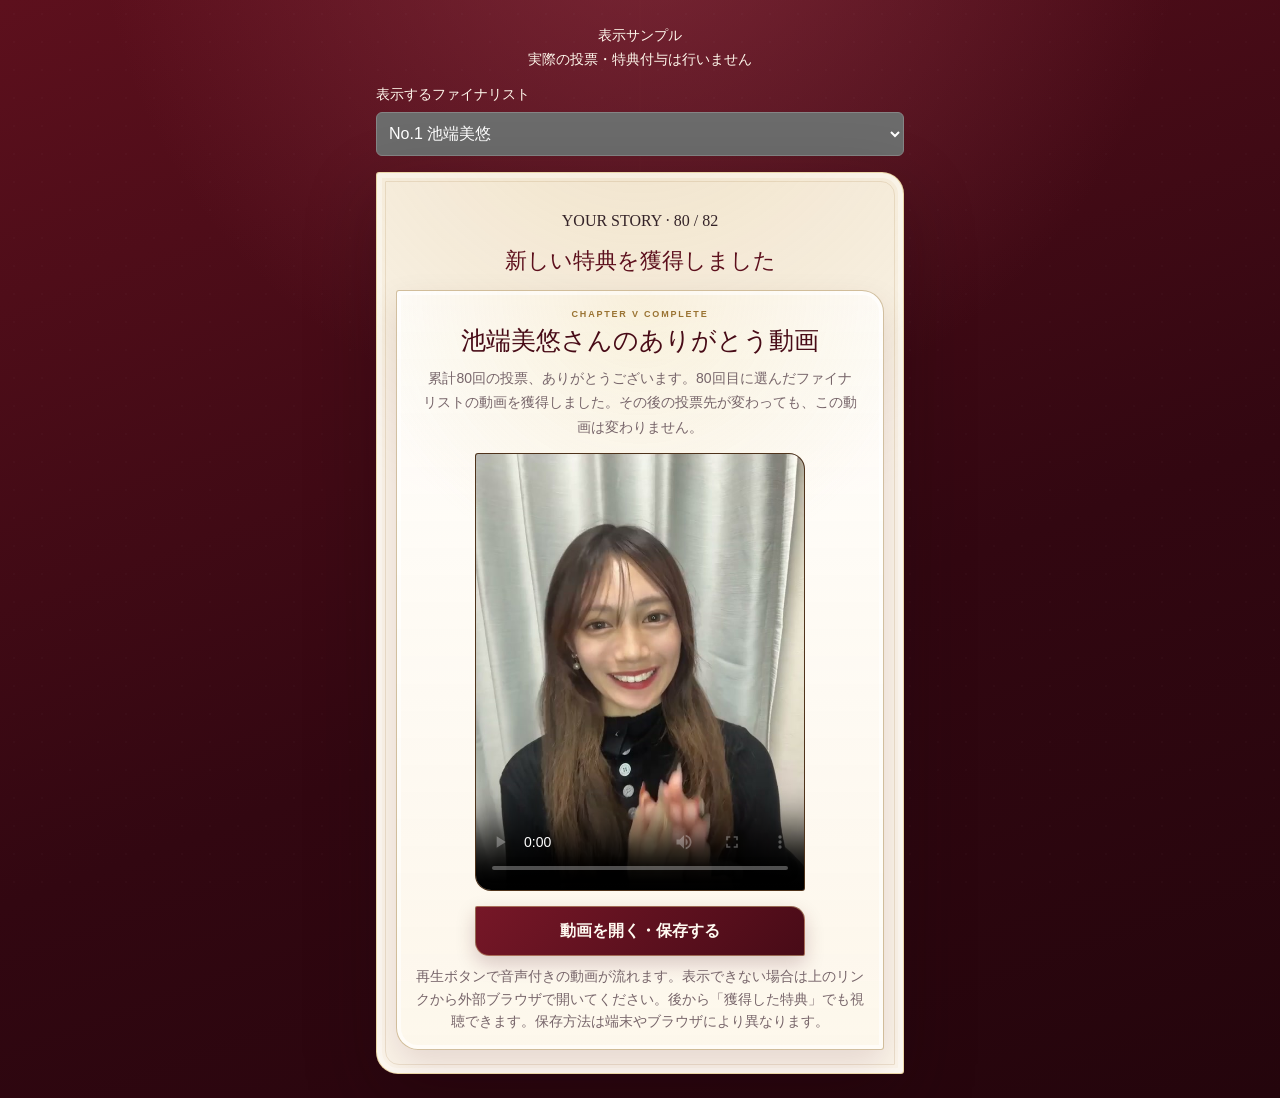
==== reward-preview-80.html @ da9f9d79 "Enable fixed 80-vote thank-you video rewards" ====
<!doctype html>
<html lang="ja">
<head>
  <meta charset="utf-8">
  <meta name="viewport" content="width=device-width,initial-scale=1">
  <meta name="robots" content="noindex,nofollow">
  <title>80回特典の表示サンプル | 成城ミスコン2026</title>
  <link rel="stylesheet" href="./styles.css?v=story-20261119-video80-v1">
  <script src="./config.js?v=story-20261119-video80-v1"></script>
</head>
<body>
  <main style="max-width:560px;margin:24px auto;padding:0 16px">
    <p style="color:#fff8ec;text-align:center;font-size:14px;line-height:1.7">表示サンプル<br>実際の投票・特典付与は行いません</p>
    <label for="previewCandidate" style="display:block;color:#fff8ec;font-size:14px">表示するファイナリスト</label>
    <select id="previewCandidate" style="width:100%;min-height:44px;margin:8px 0 16px;padding:8px;font-size:16px;border-radius:6px"></select>
    <article class="book-panel new-reward-panel" style="margin-top:0">
      <p>YOUR STORY · 80 / 82</p>
      <h3>新しい特典を獲得しました</h3>
      <section class="image-reward-unlock video-reward-unlock">
        <p class="image-reward-unlock-chapter">CHAPTER V COMPLETE</p>
        <h4 id="videoTitle"></h4>
        <p class="image-reward-unlock-message">累計80回の投票、ありがとうございます。80回目に選んだファイナリストの動画を獲得しました。その後の投票先が変わっても、この動画は変わりません。</p>
        <div class="video-reward-player">
          <video id="rewardVideo" controls playsinline preload="none">動画を再生できない場合は、下のリンクから開いてください。</video>
        </div>
        <a id="videoLink" class="image-reward-unlock-button" rel="noopener noreferrer">動画を開く・保存する</a>
        <p class="image-reward-unlock-note">再生ボタンで音声付きの動画が流れます。表示できない場合は上のリンクから外部ブラウザで開いてください。後から「獲得した特典」でも視聴できます。保存方法は端末やブラウザにより異なります。</p>
      </section>
    </article>
  </main>
  <script>
    (function () {
      'use strict';
      const config = window.SEIJO_CONFIG;
      const asset = config.rewards.find(reward => reward.key === 'thank_you_video').asset;
      const select = document.getElementById('previewCandidate');
      const video = document.getElementById('rewardVideo');
      const versioned = path => `${path}?v=${encodeURIComponent(config.app.assetVersion)}`;
      config.candidates.forEach(candidate => {
        const option = document.createElement('option');
        option.value = candidate.id;
        option.textContent = `No.${Number(candidate.id)} ${candidate.name}`;
        select.appendChild(option);
      });
      function showCandidate() {
        const candidate = config.candidates.find(item => item.id === select.value);
        video.pause();
        video.src = versioned(asset.byCandidate[candidate.id]);
        video.poster = versioned(asset.postersByCandidate[candidate.id]);
        [video.width, video.height] = asset.dimensionsByCandidate[candidate.id];
        video.setAttribute('aria-label', `${candidate.name}さんの80回投票達成・ありがとう動画`);
        document.getElementById('videoTitle').textContent = `${candidate.name}さんのありがとう動画`;
        document.getElementById('videoLink').href = video.src;
        video.load();
      }
      select.addEventListener('change', showCandidate);
      showCandidate();
    })();
  </script>
</body>
</html>
---- styles.css ----
:root {
  --wine-950: #320711;
  --wine-900: #480b17;
  --wine-800: #5d101d;
  --wine-700: #761727;
  --wine-600: #92293b;
  --wine-400: #bd6672;
  --gold-700: #9a7332;
  --gold-500: #c7a459;
  --gold-300: #e4cd94;
  --gold-100: #f4ead0;
  --ivory: #fffaf1;
  --paper: #fbf4e9;
  --paper-deep: #f2e6d4;
  --ink: #342328;
  --muted: #77656a;
  --success: #356d52;
  --line: rgba(117, 75, 52, .18);
  --shadow: 0 24px 70px rgba(25, 3, 9, .28);
  --serif: "Yu Mincho", "YuMincho", "Hiragino Mincho ProN", "Noto Serif JP", serif;
  --sans: -apple-system, BlinkMacSystemFont, "Hiragino Kaku Gothic ProN", "Yu Gothic", sans-serif;
}

* {
  box-sizing: border-box;
}

html {
  color-scheme: dark;
  scroll-behavior: smooth;
}

body {
  margin: 0;
  min-height: 100svh;
  overflow-x: hidden;
  color: var(--ivory);
  background:
    radial-gradient(circle at 50% -10%, rgba(165, 66, 83, .48), transparent 34rem),
    linear-gradient(160deg, var(--wine-800) 0%, var(--wine-950) 58%, #24050c 100%);
  font-family: var(--serif);
  -webkit-font-smoothing: antialiased;
  -webkit-text-size-adjust: 100%;
}

body::before {
  content: "";
  position: fixed;
  inset: 0;
  z-index: -3;
  pointer-events: none;
  opacity: .28;
  background-image:
    linear-gradient(90deg, transparent 49.7%, rgba(255, 245, 220, .04) 50%, transparent 50.3%),
    radial-gradient(circle, rgba(255, 255, 255, .08) 0 1px, transparent 1.5px);
  background-size: 100% 100%, 28px 28px;
}

button,
input {
  font: inherit;
}

button,
a {
  -webkit-tap-highlight-color: transparent;
}

button:focus-visible,
a:focus-visible {
  outline: 3px solid var(--gold-300);
  outline-offset: 3px;
}

img {
  max-width: 100%;
  -webkit-user-drag: none;
}

.hidden {
  display: none !important;
}

.atmosphere {
  position: fixed;
  inset: 0;
  z-index: -2;
  overflow: hidden;
  pointer-events: none;
}

.light-orb {
  position: absolute;
  border-radius: 50%;
  filter: blur(2px);
  background: radial-gradient(circle, rgba(244, 220, 158, .18), transparent 68%);
}

.light-orb-one {
  width: 28rem;
  height: 28rem;
  top: 12%;
  left: -17rem;
}

.light-orb-two {
  width: 32rem;
  height: 32rem;
  right: -21rem;
  top: 48%;
}

.story-path {
  position: absolute;
  width: 42rem;
  height: 16rem;
  border: 1px solid rgba(229, 204, 145, .13);
  border-color: rgba(229, 204, 145, .13) transparent transparent;
  border-radius: 50%;
  transform: rotate(-24deg);
}

.story-path::after {
  content: "";
  position: absolute;
  width: 5px;
  height: 5px;
  top: -3px;
  left: 47%;
  border-radius: 50%;
  background: var(--gold-300);
  box-shadow: 0 0 18px rgba(229, 204, 145, .9);
}

.story-path-one {
  top: 21rem;
  left: -20rem;
}

.story-path-two {
  right: -24rem;
  bottom: 14rem;
  transform: rotate(156deg);
}

.page-shell {
  width: min(100%, 760px);
  margin: 0 auto;
  padding: max(24px, env(safe-area-inset-top)) 12px calc(52px + env(safe-area-inset-bottom));
}

.hero {
  position: relative;
  padding: 12px 12px 34px;
  text-align: center;
}

.hero::before,
.hero::after {
  content: "";
  position: absolute;
  top: 78px;
  width: clamp(42px, 13vw, 86px);
  height: 1px;
  background: linear-gradient(90deg, transparent, var(--gold-500));
}

.hero::before {
  left: 3%;
}

.hero::after {
  right: 3%;
  transform: scaleX(-1);
}

.hero-crest {
  width: 112px;
  height: 112px;
  margin: 0 auto 19px;
  padding: 4px;
  border: 1px solid rgba(229, 204, 145, .55);
  border-radius: 50%;
  box-shadow: 0 0 0 7px rgba(229, 204, 145, .05), 0 18px 42px rgba(16, 1, 5, .3);
}

.hero-crest img {
  width: 100%;
  height: 100%;
  display: block;
  object-fit: cover;
  border-radius: 50%;
}

.chapter-kicker,
.section-label {
  margin: 0;
  color: var(--gold-500);
  font-family: var(--sans);
  font-size: 10px;
  font-weight: 700;
  letter-spacing: .22em;
  line-height: 1.5;
}

.hero h1 {
  margin: 9px auto 0;
  max-width: 620px;
  color: var(--ivory);
  font-size: clamp(35px, 9.7vw, 63px);
  font-weight: 400;
  letter-spacing: .02em;
  line-height: .98;
  text-wrap: balance;
}

.hero h1 span {
  display: block;
  margin-bottom: 8px;
  color: var(--gold-300);
  font-size: .34em;
  font-style: italic;
  letter-spacing: .12em;
  line-height: 1.3;
}

.hero-copy {
  margin: 18px 0 0;
  color: rgba(255, 250, 241, .8);
  font-size: 13px;
  line-height: 1.9;
}

.period-ribbon {
  width: min(100%, 390px);
  margin: 22px auto 0;
  padding: 10px 18px;
  display: flex;
  align-items: center;
  justify-content: center;
  gap: 12px;
  border-top: 1px solid rgba(229, 204, 145, .35);
  border-bottom: 1px solid rgba(229, 204, 145, .35);
  font-family: var(--sans);
  font-size: 10px;
  letter-spacing: .12em;
}

.period-ribbon span {
  color: var(--gold-300);
  font-family: var(--serif);
  font-size: 12px;
  font-style: italic;
}

.period-ribbon strong {
  font-weight: 600;
}

.book-panel {
  position: relative;
  color: var(--ink);
  border: 1px solid rgba(229, 204, 145, .72);
  border-radius: 3px 22px 3px 22px;
  background:
    linear-gradient(90deg, rgba(128, 81, 51, .035) 0, transparent 4%, transparent 96%, rgba(128, 81, 51, .035) 100%),
    var(--paper);
  box-shadow: var(--shadow), inset 0 0 0 5px rgba(255, 255, 255, .35);
}

.book-panel::before {
  content: "";
  position: absolute;
  inset: 8px;
  z-index: 0;
  pointer-events: none;
  border: 1px solid rgba(154, 115, 50, .16);
  border-radius: 1px 14px 1px 14px;
}

.book-panel > * {
  position: relative;
  z-index: 1;
}

#votePanel {
  padding: 25px 15px 21px;
}

.page-corner {
  position: absolute;
  z-index: 2;
  top: 0;
  right: 0;
  width: 46px;
  height: 46px;
  overflow: hidden;
  pointer-events: none;
}

.page-corner::before {
  content: "";
  position: absolute;
  top: -30px;
  right: -30px;
  width: 60px;
  height: 60px;
  transform: rotate(45deg);
  border: 1px solid rgba(154, 115, 50, .28);
  background: linear-gradient(135deg, var(--gold-100), var(--paper-deep));
  box-shadow: 0 5px 14px rgba(66, 34, 21, .12);
}

.section-heading {
  padding: 0 8px;
  display: flex;
  align-items: center;
  gap: 12px;
}

.section-number {
  width: 39px;
  height: 39px;
  display: grid;
  place-items: center;
  flex: 0 0 auto;
  color: var(--wine-700);
  border: 1px solid rgba(154, 115, 50, .5);
  border-radius: 50%;
  font-size: 13px;
  font-style: italic;
}

.section-heading h2,
.progress-heading h3 {
  margin: 2px 0 0;
  color: var(--wine-800);
  font-size: 25px;
  font-weight: 500;
  line-height: 1.25;
}

.compact-heading {
  padding: 0;
}

.compact-heading h2 {
  font-size: 22px;
}

.status-box {
  min-height: 61px;
  margin: 18px 3px 14px;
  padding: 13px 15px;
  display: flex;
  align-items: center;
  justify-content: center;
  gap: 10px;
  color: var(--wine-800);
  white-space: pre-line;
  text-align: center;
  border: 1px solid rgba(117, 75, 52, .16);
  border-radius: 12px;
  background: rgba(255, 252, 246, .76);
  font-family: var(--sans);
  font-size: 13px;
  line-height: 1.65;
}

.status-box.error {
  color: #8b202d;
  border-color: rgba(139, 32, 45, .28);
  background: rgba(255, 239, 238, .78);
}

.spinner {
  width: 18px;
  height: 18px;
  flex: 0 0 auto;
  border: 2px solid rgba(118, 23, 39, .16);
  border-top-color: var(--wine-700);
  border-radius: 50%;
  animation: spin .8s linear infinite;
}

@keyframes spin {
  to { transform: rotate(360deg); }
}

.secondary-button {
  min-height: 42px;
  padding: 9px 18px;
  color: var(--wine-800);
  border: 1px solid rgba(118, 23, 39, .22);
  border-radius: 999px;
  background: rgba(255, 255, 255, .75);
  font-family: var(--sans);
  font-size: 12px;
  font-weight: 700;
  cursor: pointer;
}

#retryButton {
  margin: 0 auto 15px;
  display: block;
}

.story-progress {
  margin: 15px 3px 20px;
  padding: 16px;
  border: 1px solid rgba(154, 115, 50, .3);
  border-radius: 2px 16px 2px 16px;
  background:
    radial-gradient(circle at 100% 0, rgba(199, 164, 89, .12), transparent 44%),
    rgba(255, 253, 248, .78);
}

.progress-heading {
  display: flex;
  align-items: flex-end;
  justify-content: space-between;
  gap: 12px;
}

.progress-heading h3 {
  font-size: 18px;
}

.progress-count {
  display: flex;
  align-items: baseline;
  gap: 4px;
  color: var(--wine-800);
  white-space: nowrap;
}

.progress-count strong {
  font-size: 32px;
  font-weight: 500;
  line-height: 1;
}

.progress-count span {
  color: var(--muted);
  font-family: var(--sans);
  font-size: 11px;
}

.progress-track {
  height: 7px;
  margin-top: 15px;
  overflow: hidden;
  border-radius: 999px;
  background: rgba(118, 23, 39, .1);
  box-shadow: inset 0 1px 2px rgba(52, 35, 40, .1);
}

.progress-track span {
  width: 0;
  height: 100%;
  display: block;
  border-radius: inherit;
  background: linear-gradient(90deg, var(--wine-700), var(--gold-500));
  transition: width .7s cubic-bezier(.2, .75, .25, 1);
}

.progress-meta {
  margin-top: 13px;
  display: grid;
  grid-template-columns: .78fr 1.4fr;
  gap: 8px;
}

.progress-meta p {
  margin: 0;
  padding: 9px 10px;
  display: flex;
  flex-direction: column;
  gap: 3px;
  border-left: 2px solid rgba(199, 164, 89, .52);
  background: rgba(244, 234, 208, .25);
}

.progress-meta span {
  color: var(--muted);
  font-family: var(--sans);
  font-size: 9px;
  letter-spacing: .09em;
}

.progress-meta strong {
  color: var(--wine-800);
  font-size: 12px;
  font-weight: 600;
  line-height: 1.45;
}

.candidate-list {
  display: grid;
  gap: 12px;
  margin-top: 16px;
}

.candidate-card {
  width: 100%;
  min-height: 132px;
  padding: 9px 11px 9px 9px;
  display: grid;
  grid-template-columns: 91px minmax(0, 1fr) 27px;
  align-items: center;
  gap: 10px;
  overflow: hidden;
  color: var(--ink);
  text-align: left;
  border: 1px solid rgba(117, 75, 52, .2);
  border-radius: 2px 17px 2px 17px;
  background:
    linear-gradient(105deg, rgba(255, 255, 255, .86), rgba(249, 239, 224, .66)),
    var(--paper);
  box-shadow: 0 8px 24px rgba(62, 29, 28, .065);
  cursor: pointer;
  transition: transform .18s ease, border-color .18s ease, box-shadow .18s ease, background .18s ease;
}

.candidate-card:active:not(:disabled) {
  transform: scale(.992);
}

.candidate-card:disabled {
  cursor: default;
  opacity: .58;
}

.candidate-card.selected {
  border-color: rgba(118, 23, 39, .74);
  background:
    radial-gradient(circle at 96% 0, rgba(199, 164, 89, .2), transparent 36%),
    linear-gradient(105deg, #fffefa, #f8ead9);
  box-shadow: 0 13px 30px rgba(82, 19, 31, .15), inset 0 0 0 2px rgba(118, 23, 39, .05);
  transform: translateY(-1px);
}

.profile-frame {
  position: relative;
  width: 91px;
  height: 112px;
  overflow: hidden;
  border-radius: 1px 13px 1px 13px;
  background: #eee4dc;
}

.profile-frame::after {
  content: "";
  position: absolute;
  inset: 4px;
  pointer-events: none;
  border: 1px solid rgba(255, 255, 255, .55);
  border-radius: 1px 9px 1px 9px;
}

.profile-frame img {
  width: 100%;
  height: 100%;
  display: block;
  object-fit: cover;
  object-position: center top;
}

.candidate-info {
  min-width: 0;
  display: grid;
  align-content: center;
  gap: 8px;
}

.candidate-chapter {
  color: var(--gold-700);
  font-family: var(--sans);
  font-size: 8px;
  font-weight: 700;
  letter-spacing: .17em;
}

.candidate-name {
  margin: 0;
  color: var(--wine-800);
  font-size: 24px;
  font-weight: 600;
  line-height: 1.2;
  letter-spacing: .08em;
}

.candidate-hint {
  color: var(--muted);
  font-family: var(--sans);
  font-size: 9px;
  line-height: 1.4;
}

.selection-mark {
  width: 25px;
  height: 25px;
  position: relative;
  border: 1.5px solid rgba(118, 23, 39, .34);
  border-radius: 50%;
  background: rgba(255, 255, 255, .8);
}

.selected .selection-mark {
  border-color: var(--wine-700);
  box-shadow: 0 0 0 4px rgba(118, 23, 39, .08);
}

.selected .selection-mark::after {
  content: "";
  position: absolute;
  inset: 5px;
  border-radius: 50%;
  background: var(--wine-700);
}

.vote-action {
  position: sticky;
  bottom: max(8px, env(safe-area-inset-bottom));
  z-index: 6;
  margin: 17px 0 0;
  padding: 7px;
  border: 1px solid rgba(199, 164, 89, .3);
  border-radius: 999px;
  background: rgba(251, 244, 233, .88);
  box-shadow: 0 9px 30px rgba(49, 7, 17, .16);
  backdrop-filter: blur(13px);
  -webkit-backdrop-filter: blur(13px);
}

.submit-button {
  width: 100%;
  min-height: 55px;
  padding: 10px 18px;
  color: var(--ivory);
  border: 0;
  border-radius: 999px;
  background:
    linear-gradient(90deg, rgba(255, 255, 255, .08), transparent 25%, transparent 75%, rgba(255, 255, 255, .08)),
    linear-gradient(135deg, var(--wine-600), var(--wine-900));
  box-shadow: 0 10px 24px rgba(72, 11, 23, .25), inset 0 0 0 1px rgba(229, 204, 145, .24);
  font-family: var(--sans);
  font-size: 15px;
  font-weight: 700;
  letter-spacing: .03em;
  cursor: pointer;
}

.submit-button:active:not(:disabled) {
  transform: scale(.987);
}

.submit-button:disabled {
  opacity: .45;
  box-shadow: none;
  cursor: default;
}

.vote-note {
  margin: 14px 5px 0;
  color: var(--muted);
  text-align: center;
  font-family: var(--sans);
  font-size: 9px;
  line-height: 1.7;
}

.ornament-divider {
  margin: 28px 0 25px;
  display: flex;
  align-items: center;
  justify-content: center;
}

.ornament-divider::before,
.ornament-divider::after {
  content: "";
  width: min(31%, 140px);
  height: 1px;
  background: linear-gradient(90deg, transparent, rgba(154, 115, 50, .5));
}

.ornament-divider::after {
  transform: scaleX(-1);
}

.ornament-divider span {
  width: 8px;
  height: 8px;
  margin: 0 11px;
  transform: rotate(45deg);
  border: 1px solid var(--gold-500);
  background: var(--paper);
}

.reward-section {
  padding: 0 4px 5px;
}

.reward-intro {
  margin: 12px 0 15px;
  color: var(--muted);
  font-family: var(--sans);
  font-size: 10px;
  line-height: 1.7;
}

.reward-timeline {
  display: grid;
  gap: 9px;
}

.reward-item {
  position: relative;
  min-height: 76px;
  padding: 12px 10px 11px 59px;
  border: 1px solid rgba(117, 75, 52, .16);
  border-radius: 2px 13px 2px 13px;
  background: rgba(255, 253, 248, .7);
}

.reward-item::before {
  content: "";
  position: absolute;
  left: 29px;
  top: 52px;
  bottom: -16px;
  width: 1px;
  background: rgba(154, 115, 50, .28);
}

.reward-item:last-child::before {
  display: none;
}

.reward-medallion {
  width: 37px;
  height: 37px;
  position: absolute;
  left: 11px;
  top: 13px;
  display: grid;
  place-items: center;
  color: var(--wine-800);
  border: 1px solid rgba(154, 115, 50, .54);
  border-radius: 50%;
  background: var(--paper);
  font-family: var(--sans);
  font-size: 10px;
  font-weight: 700;
}

.reward-copy {
  min-width: 0;
}

.reward-chapter {
  color: var(--gold-700);
  font-size: 9px;
  font-style: italic;
}

.reward-title-row {
  margin-top: 2px;
  display: flex;
  align-items: center;
  justify-content: space-between;
  gap: 8px;
}

.reward-title-row h4 {
  margin: 0;
  color: var(--wine-800);
  font-size: 14px;
  font-weight: 600;
  line-height: 1.35;
}

.reward-badge {
  flex: 0 0 auto;
  padding: 3px 7px;
  color: var(--muted);
  border: 1px solid rgba(117, 75, 52, .16);
  border-radius: 999px;
  font-family: var(--sans);
  font-size: 8px;
  font-weight: 700;
}

.reward-item p {
  margin: 5px 0 0;
  color: var(--muted);
  font-family: var(--sans);
  font-size: 9px;
  line-height: 1.55;
}

.reward-item.earned {
  border-color: rgba(154, 115, 50, .48);
  background:
    radial-gradient(circle at 100% 0, rgba(199, 164, 89, .17), transparent 45%),
    #fffdf8;
}

.reward-item.earned .reward-medallion {
  color: var(--ivory);
  border-color: var(--gold-500);
  background: linear-gradient(135deg, var(--wine-600), var(--wine-900));
  box-shadow: 0 5px 13px rgba(72, 11, 23, .18);
}

.reward-item.earned .reward-badge {
  color: var(--success);
  border-color: rgba(53, 109, 82, .3);
  background: rgba(53, 109, 82, .07);
}

.reward-asset-link {
  margin-top: 8px;
  padding: 7px 11px;
  display: inline-flex;
  align-items: center;
  color: var(--ivory);
  text-decoration: none;
  border-radius: 999px;
  background: var(--wine-800);
  font-family: var(--sans);
  font-size: 9px;
  font-weight: 700;
}

.completion-view {
  animation: pageReveal .55s cubic-bezier(.2, .75, .22, 1) both;
  transform-origin: left center;
}

@keyframes pageReveal {
  from { opacity: 0; transform: perspective(900px) rotateY(4deg) translateY(10px); }
  to { opacity: 1; transform: perspective(900px) rotateY(0) translateY(0); }
}

body.completion-mode .hero {
  padding-bottom: 20px;
}

body.completion-mode .hero-copy,
body.completion-mode .period-ribbon {
  display: none;
}

body.completion-mode .hero-crest {
  width: 76px;
  height: 76px;
  margin-bottom: 13px;
}

body.completion-mode .hero h1 {
  font-size: 30px;
}

.completion-card {
  overflow: hidden;
}

.completion-chapter-label {
  padding: 15px 16px 11px;
  color: var(--gold-700);
  text-align: center;
  border-bottom: 1px solid var(--line);
  font-family: var(--sans);
  font-size: 9px;
  font-weight: 700;
  letter-spacing: .2em;
}

.completion-media {
  min-height: 240px;
  padding: 8px 8px 0;
  display: flex;
  align-items: flex-end;
  justify-content: center;
  overflow: hidden;
  background:
    radial-gradient(circle at 50% 25%, #fff 0%, #fff 45%, var(--paper-deep) 100%);
}

.completion-photo {
  width: 100%;
  height: auto;
  max-height: min(59svh, 600px);
  display: block;
  object-fit: contain;
  object-position: center bottom;
  border-radius: 2px 14px 0 0;
  opacity: 0;
  transition: opacity .3s ease;
}

.completion-photo.loaded {
  opacity: 1;
}

.photo-loader {
  position: absolute;
  top: 27%;
  left: 50%;
  transform: translate(-50%, -50%);
  color: var(--wine-700);
  font-family: var(--sans);
  font-size: 10px;
  letter-spacing: .07em;
}

.completion-summary {
  padding: 18px 16px 20px;
  text-align: center;
  border-top: 1px solid rgba(117, 75, 52, .12);
  background: linear-gradient(180deg, rgba(255, 255, 255, .74), rgba(251, 244, 233, .9));
}

.completion-finalist {
  margin: 0;
  color: var(--gold-700);
  font-family: var(--sans);
  font-size: 9px;
  font-weight: 700;
  letter-spacing: .17em;
}

.completion-name {
  margin: 5px 0 12px;
  color: var(--wine-800);
  font-size: clamp(28px, 8vw, 40px);
  font-weight: 500;
  line-height: 1.1;
}

.success-mark {
  display: inline-flex;
  align-items: center;
  gap: 8px;
  color: var(--success);
  font-family: var(--sans);
  font-size: 13px;
}

.success-mark span {
  width: 23px;
  height: 23px;
  display: grid;
  place-items: center;
  color: #fff;
  border-radius: 50%;
  background: var(--success);
  font-size: 12px;
}

.completion-progress {
  margin: 15px auto 0;
  width: min(100%, 390px);
  display: grid;
  grid-template-columns: 1fr 1fr;
  border-top: 1px solid rgba(154, 115, 50, .3);
  border-bottom: 1px solid rgba(154, 115, 50, .3);
}

.completion-progress p {
  margin: 0;
  padding: 11px 8px;
  display: flex;
  flex-direction: column;
  gap: 3px;
}

.completion-progress p + p {
  border-left: 1px solid rgba(154, 115, 50, .22);
}

.completion-progress span {
  color: var(--muted);
  font-family: var(--sans);
  font-size: 8px;
  letter-spacing: .08em;
}

.completion-progress strong {
  color: var(--wine-800);
  font-size: 18px;
  font-weight: 500;
}

.completion-next {
  margin: 12px 0 0;
  color: var(--wine-700);
  font-size: 13px;
  line-height: 1.55;
}

.vote-time {
  margin-top: 10px;
  color: var(--muted);
  font-family: var(--sans);
  font-size: 8px;
}

.new-reward-panel,
.completion-rewards,
.share-section {
  margin-top: 15px;
  padding: 23px 19px;
}

.new-reward-panel {
  overflow: hidden;
  text-align: center;
  background:
    radial-gradient(circle at 50% -15%, rgba(199, 164, 89, .24), transparent 48%),
    var(--paper);
}

.new-reward-panel h3,
.share-section h3 {
  margin: 5px 0 12px;
  color: var(--wine-800);
  font-size: 22px;
  font-weight: 500;
}

.new-reward-chip {
  margin: 6px 4px 0;
  padding: 9px 13px;
  display: inline-flex;
  color: var(--wine-800);
  border: 1px solid rgba(154, 115, 50, .42);
  border-radius: 999px;
  background: rgba(255, 255, 255, .65);
  font-family: var(--sans);
  font-size: 10px;
  font-weight: 700;
}

.image-reward-unlock {
  margin-top: 14px;
  padding: 18px 13px 16px;
  border: 1px solid rgba(154, 115, 50, .44);
  border-radius: 3px 22px 3px 22px;
  background:
    radial-gradient(circle at 50% 0, rgba(232, 203, 128, .24), transparent 36%),
    linear-gradient(180deg, rgba(255, 255, 255, .82), rgba(253, 247, 235, .93));
  box-shadow: inset 0 0 0 4px rgba(255, 255, 255, .55), 0 14px 34px rgba(72, 11, 23, .12);
}

.image-reward-unlock-chapter {
  margin: 0 0 5px;
  color: var(--gold-700);
  font-family: var(--sans);
  font-size: 9px;
  font-weight: 700;
  letter-spacing: .2em;
}

.image-reward-unlock h4 {
  margin: 0;
  color: var(--wine-900);
  font-size: clamp(21px, 6vw, 27px);
  font-weight: 500;
}

.image-reward-unlock-message {
  margin: 9px auto 14px;
  max-width: 31em;
  color: var(--muted);
  font-family: var(--sans);
  font-size: 10px;
  line-height: 1.75;
}

.image-reward-unlock-frame {
  position: relative;
  width: min(100%, 330px);
  margin: 0 auto;
  padding: 7px;
  overflow: hidden;
  border: 1px solid rgba(154, 115, 50, .42);
  border-radius: 2px 16px 2px 16px;
  background: #fffaf1;
  box-shadow: 0 12px 28px rgba(72, 11, 23, .17);
}

.image-reward-unlock-frame::before,
.image-reward-unlock-frame::after {
  content: '';
  position: absolute;
  z-index: 1;
  width: 38px;
  height: 38px;
  pointer-events: none;
}

.image-reward-unlock-frame::before {
  top: 2px;
  left: 2px;
  border-top: 1px solid var(--gold-500);
  border-left: 1px solid var(--gold-500);
}

.image-reward-unlock-frame::after {
  right: 2px;
  bottom: 2px;
  border-right: 1px solid var(--gold-500);
  border-bottom: 1px solid var(--gold-500);
}

.image-reward-unlock-image {
  width: 100%;
  height: auto;
  display: block;
  border-radius: 1px 11px 1px 11px;
}

.image-reward-unlock-button {
  width: min(100%, 330px);
  min-height: 50px;
  margin: 15px auto 0;
  padding: 12px 18px;
  display: flex;
  align-items: center;
  justify-content: center;
  color: var(--ivory);
  text-decoration: none;
  border: 1px solid rgba(229, 204, 145, .48);
  border-radius: 2px 14px 2px 14px;
  background: linear-gradient(135deg, var(--wine-700), var(--wine-900));
  box-shadow: 0 8px 20px rgba(72, 11, 23, .2);
  font-family: var(--sans);
  font-size: 12px;
  font-weight: 700;
}

.image-reward-unlock-note {
  margin: 9px 0 0;
  color: var(--muted);
  font-family: var(--sans);
  font-size: 9px;
  line-height: 1.6;
}

.reward-candidate-label {
  color: var(--wine-700) !important;
  font-weight: 700;
}

.video-reward-player {
  width: min(100%, 330px);
  margin: 14px auto 0;
}

.video-reward-player video {
  display: block;
  width: 100%;
  height: auto;
  max-height: min(62svh, 560px);
  border: 1px solid rgba(154, 115, 50, .42);
  border-radius: 3px 16px 3px 16px;
  background: #19050a;
  object-fit: contain;
}

.video-reward-error {
  margin: 8px 0;
  color: var(--wine-800);
  font-family: var(--sans);
  font-size: 14px;
  line-height: 1.6;
}

.video-reward-unlock .image-reward-unlock-message,
.video-reward-unlock .image-reward-unlock-note {
  font-size: 14px;
}

.video-reward-unlock .image-reward-unlock-button {
  font-size: 16px;
}

.video-reward-unlock h4 {
  font-size: clamp(19px, 5vw, 25px);
}

.share-section {
  text-align: center;
}

.share-hint {
  margin: -4px 0 16px;
  color: var(--muted);
  font-family: var(--sans);
  font-size: 10px;
  line-height: 1.6;
}

.share-grid {
  display: grid;
  grid-template-columns: repeat(3, 1fr);
  gap: 7px;
}

.share-button {
  min-height: 48px;
  color: #fff;
  border: 0;
  border-radius: 2px 12px 2px 12px;
  font-family: var(--sans);
  font-size: 11px;
  font-weight: 700;
  cursor: pointer;
}

.share-x { background: #181517; }
.share-instagram { background: linear-gradient(135deg, #d78641, #bd3f72 54%, #5943a2); }
.share-line { background: #14a94c; }

.share-copy {
  margin: 13px 0 10px;
  padding: 12px;
  color: var(--ink);
  white-space: pre-line;
  text-align: left;
  border: 1px solid rgba(154, 115, 50, .3);
  border-radius: 2px 12px 2px 12px;
  background: rgba(255, 255, 255, .62);
  font-family: var(--sans);
  font-size: 10px;
  line-height: 1.7;
}

.site-footer {
  padding: 35px 10px 5px;
  text-align: center;
}

.site-footer span {
  width: 34px;
  height: 1px;
  margin: 0 auto 14px;
  display: block;
  background: var(--gold-500);
}

.site-footer p {
  margin: 0;
  color: var(--gold-300);
  font-family: var(--sans);
  font-size: 9px;
  letter-spacing: .18em;
}

.site-footer small {
  margin-top: 5px;
  display: block;
  color: rgba(255, 250, 241, .5);
  font-size: 10px;
  font-style: italic;
}

.toast {
  position: fixed;
  left: 50%;
  bottom: calc(20px + env(safe-area-inset-bottom));
  z-index: 50;
  transform: translate(-50%, 16px);
  width: min(calc(100% - 28px), 430px);
  padding: 12px 15px;
  color: #fff;
  text-align: center;
  border: 1px solid rgba(229, 204, 145, .24);
  border-radius: 12px;
  background: rgba(52, 7, 17, .95);
  box-shadow: 0 12px 34px rgba(0, 0, 0, .28);
  font-family: var(--sans);
  font-size: 11px;
  line-height: 1.5;
  opacity: 0;
  pointer-events: none;
  transition: .22s ease;
}

.toast.visible {
  opacity: 1;
  transform: translate(-50%, 0);
}

@media (min-width: 560px) {
  .page-shell {
    padding-left: 22px;
    padding-right: 22px;
  }

  #votePanel {
    padding: 33px 28px 28px;
  }

  .candidate-card {
    min-height: 150px;
    grid-template-columns: 110px minmax(0, 1fr) 30px;
    gap: 17px;
    padding: 11px;
  }

  .profile-frame {
    width: 110px;
    height: 132px;
  }

  .candidate-name {
    font-size: 28px;
  }

  .reward-item {
    padding-right: 15px;
  }
}

@media (max-width: 360px) {
  .page-shell {
    padding-left: 7px;
    padding-right: 7px;
  }

  #votePanel {
    padding-left: 11px;
    padding-right: 11px;
  }

  .candidate-card {
    grid-template-columns: 80px minmax(0, 1fr) 23px;
    gap: 8px;
    padding-left: 7px;
  }

  .profile-frame {
    width: 80px;
    height: 103px;
  }

  .progress-meta {
    grid-template-columns: 1fr;
  }
}

.offshots-gallery {
  display: grid;
  grid-template-columns: repeat(2, minmax(0, 1fr));
  gap: 12px;
  margin: 18px 0;
}

.offshots-photo {
  display: flex;
  flex-direction: column;
  overflow: hidden;
  border: 1px solid #d5c3a2;
  border-radius: 8px;
  background: #fffaf1;
  color: #74142f;
  text-align: center;
  text-decoration: none;
}

.offshots-photo img {
  display: block;
  width: 100%;
  height: 150px;
  object-fit: contain;
  background: #f3eadc;
}

.offshots-photo span {
  padding: 12px 5px;
  font-size: 12px;
  line-height: 1.6;
}

.offshots-photo:focus-visible {
  outline: 3px solid #74142f;
  outline-offset: 3px;
}

@media (prefers-reduced-motion: reduce) {
  *,
  *::before,
  *::after {
    scroll-behavior: auto !important;
    animation-duration: .01ms !important;
    animation-iteration-count: 1 !important;
    transition-duration: .01ms !important;
  }
}
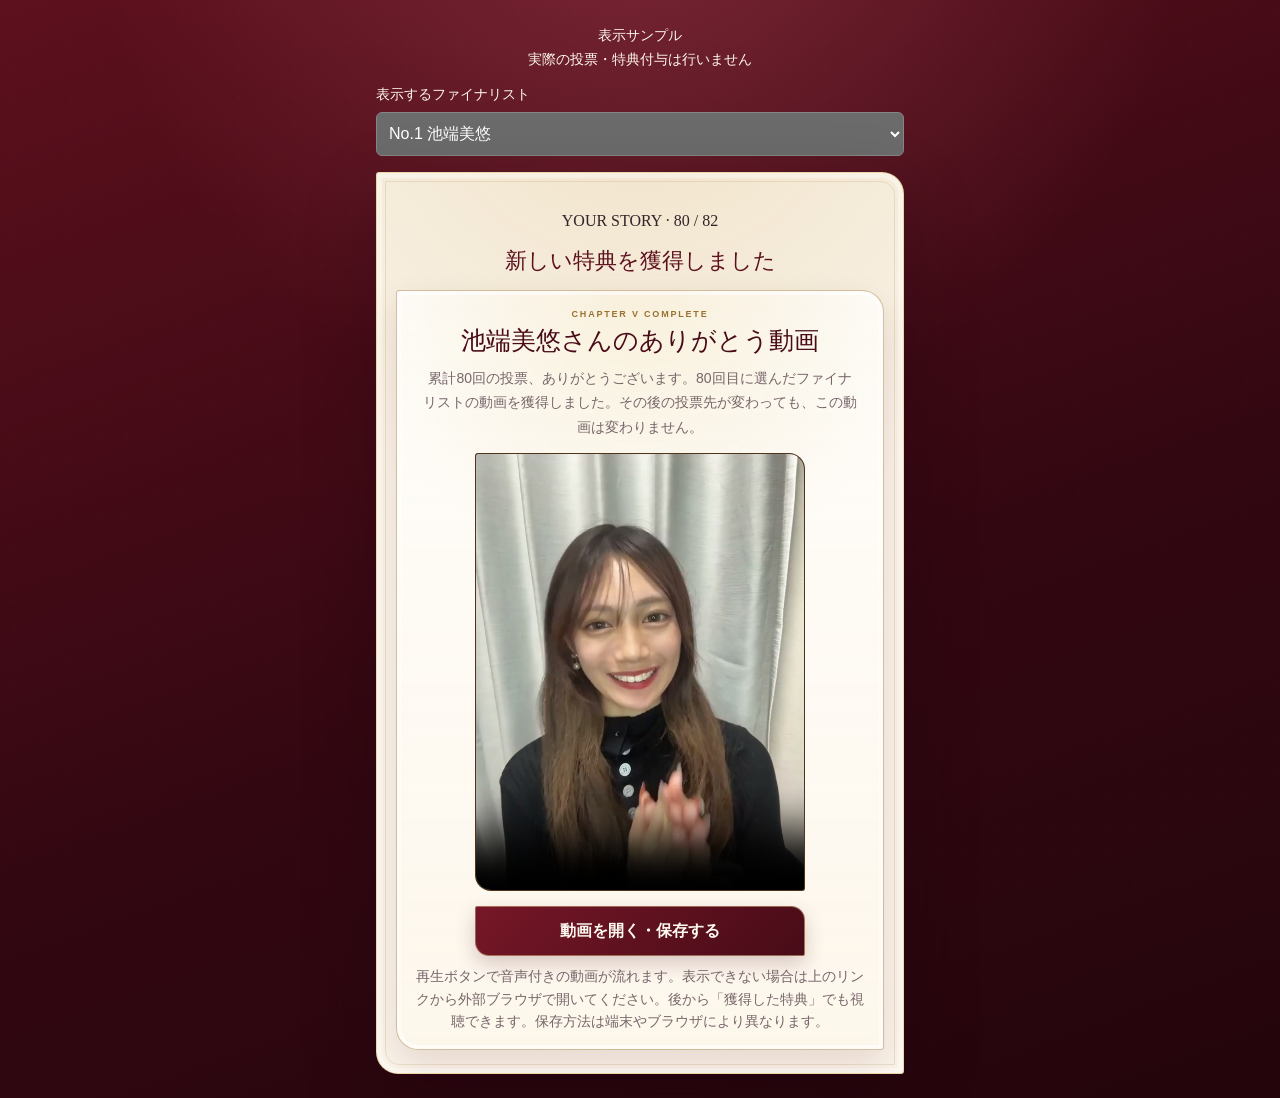
==== commit d200c7fe: "Balance video reward titles on mobile screens" ====
--- a/reward-preview-80.html
+++ b/reward-preview-80.html
@@ -5,7 +5,7 @@
   <meta name="viewport" content="width=device-width,initial-scale=1">
   <meta name="robots" content="noindex,nofollow">
   <title>80回特典の表示サンプル | 成城ミスコン2026</title>
-  <link rel="stylesheet" href="./styles.css?v=story-20261119-video80-v1">
+  <link rel="stylesheet" href="./styles.css?v=story-20261119-video80-v1-layout2">
   <script src="./config.js?v=story-20261119-video80-v1"></script>
 </head>
 <body>
--- a/styles.css
+++ b/styles.css
@@ -1190,6 +1190,7 @@
 
 .video-reward-unlock h4 {
   font-size: clamp(19px, 5vw, 25px);
+  text-wrap: balance;
 }
 
 .share-section {
